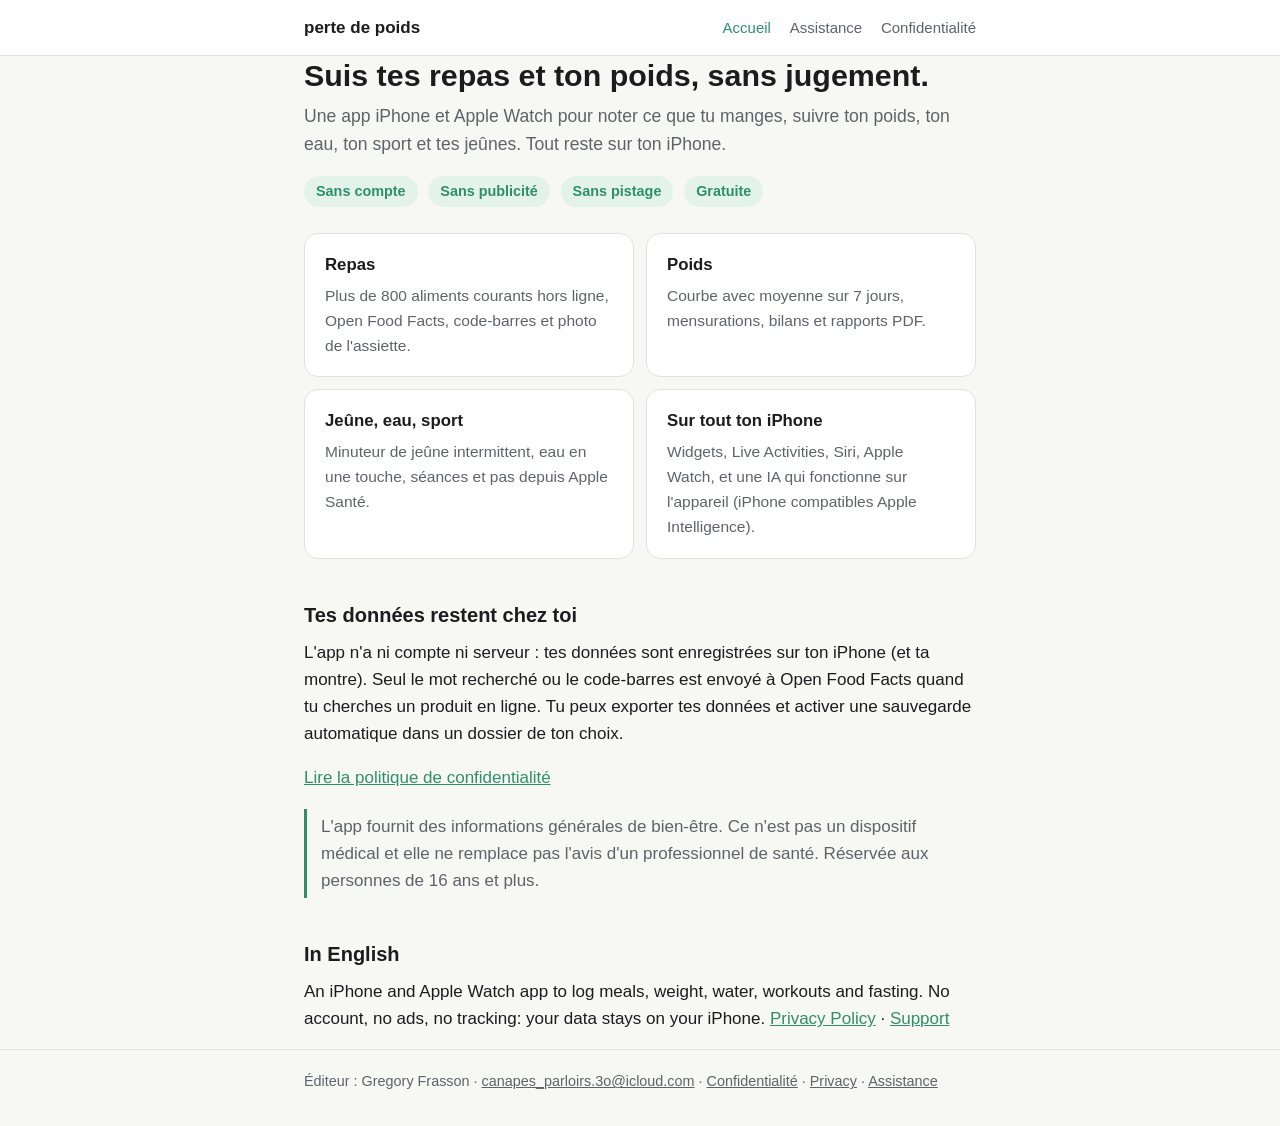
==== index.html @ 03efb7da "Site de l'app : confidentialité et assistance" ====
<!doctype html>
<html lang="fr">
<head>
  <meta charset="utf-8">
  <meta name="viewport" content="width=device-width, initial-scale=1">
  <meta name="color-scheme" content="light dark">
  <meta name="description" content="App iPhone de suivi des repas, du poids, de l'eau, du sport et du jeûne. Sans compte, sans publicité : les données restent sur l'iPhone.">
  <title>perte de poids — app iPhone</title>
  <link rel="stylesheet" href="style.css">
</head>
<body>
  <header class="site">
    <div class="wrap">
      <a class="brand" href="index.html">perte de poids</a>
      <nav class="site" aria-label="Navigation">
        <a href="index.html" aria-current="page">Accueil</a>
        <a href="support.html">Assistance</a>
        <a href="confidentialite.html">Confidentialité</a>
      </nav>
    </div>
  </header>

  <main class="wrap">
    <h1>Suis tes repas et ton poids, sans jugement.</h1>
    <p class="lead">Une app iPhone et Apple Watch pour noter ce que tu manges, suivre ton poids, ton eau,
      ton sport et tes jeûnes. Tout reste sur ton iPhone.</p>

    <p>
      <span class="pill">Sans compte</span>
      <span class="pill">Sans publicité</span>
      <span class="pill">Sans pistage</span>
      <span class="pill">Gratuite</span>
    </p>

    <div class="grid">
      <div class="card">
        <h3>Repas</h3>
        <p>Plus de 800 aliments courants hors ligne, Open Food Facts, code-barres et photo de l'assiette.</p>
      </div>
      <div class="card">
        <h3>Poids</h3>
        <p>Courbe avec moyenne sur 7 jours, mensurations, bilans et rapports PDF.</p>
      </div>
      <div class="card">
        <h3>Jeûne, eau, sport</h3>
        <p>Minuteur de jeûne intermittent, eau en une touche, séances et pas depuis Apple Santé.</p>
      </div>
      <div class="card">
        <h3>Sur tout ton iPhone</h3>
        <p>Widgets, Live Activities, Siri, Apple Watch, et une IA qui fonctionne sur l'appareil (iPhone compatibles Apple Intelligence).</p>
      </div>
    </div>

    <h2>Tes données restent chez toi</h2>
    <p>L'app n'a ni compte ni serveur : tes données sont enregistrées sur ton iPhone (et ta montre).
      Seul le mot recherché ou le code-barres est envoyé à Open Food Facts quand tu cherches un produit
      en ligne. Tu peux exporter tes données et activer une sauvegarde automatique dans un dossier de ton choix.</p>
    <p><a href="confidentialite.html">Lire la politique de confidentialité</a></p>

    <p class="note">L'app fournit des informations générales de bien-être. Ce n'est pas un dispositif
      médical et elle ne remplace pas l'avis d'un professionnel de santé. Réservée aux personnes de
      16 ans et plus.</p>

    <h2 lang="en">In English</h2>
    <p lang="en">An iPhone and Apple Watch app to log meals, weight, water, workouts and fasting.
      No account, no ads, no tracking: your data stays on your iPhone.
      <a href="privacy.html">Privacy Policy</a> · <a href="support.html#english">Support</a></p>
  </main>

  <footer class="site">
    <div class="wrap">
      Éditeur : Gregory Frasson ·
      <a href="mailto:canapes_parloirs.3o@icloud.com">canapes_parloirs.3o@icloud.com</a> ·
      <a href="confidentialite.html">Confidentialité</a> ·
      <a href="privacy.html" lang="en">Privacy</a> ·
      <a href="support.html">Assistance</a>
    </div>
  </footer>
</body>
</html>
---- style.css ----
/* Feuille de style commune — sans police ni script externe. */
:root {
  color-scheme: light dark;
  --bg: #f7f7f4;
  --surface: #ffffff;
  --text: #1c1c1e;
  --muted: #5f6368;
  --line: #e2e2dc;
  --accent: #2f8f6b;
  --accent-soft: #e3f3ec;
  --todo-bg: #fff3bf;
  --todo-text: #5c4400;
  --todo-line: #d4a72c;
}

@media (prefers-color-scheme: dark) {
  :root {
    --bg: #111213;
    --surface: #1b1c1e;
    --text: #ececec;
    --muted: #a3a6ab;
    --line: #2e3033;
    --accent: #5cc79d;
    --accent-soft: #17332a;
    --todo-bg: #4a3b0c;
    --todo-text: #ffe69c;
    --todo-line: #b08a1e;
  }
}

* { box-sizing: border-box; }

html { -webkit-text-size-adjust: 100%; }

body {
  margin: 0;
  background: var(--bg);
  color: var(--text);
  font: 17px/1.6 -apple-system, BlinkMacSystemFont, "Segoe UI", Roboto, Helvetica, Arial, sans-serif;
}

.wrap {
  max-width: 44rem;
  margin: 0 auto;
  padding: 0 16px;
}

header.site {
  border-bottom: 1px solid var(--line);
  background: var(--surface);
}

header.site .wrap {
  display: flex;
  flex-wrap: wrap;
  align-items: center;
  justify-content: space-between;
  gap: 8px 16px;
  padding-top: 14px;
  padding-bottom: 14px;
}

.brand {
  font-weight: 700;
  color: var(--text);
  text-decoration: none;
}

nav.site a {
  color: var(--muted);
  text-decoration: none;
  margin-left: 14px;
  font-size: 15px;
}
nav.site a:first-child { margin-left: 0; }
nav.site a:hover, nav.site a[aria-current="page"] { color: var(--accent); }

main { padding: 32px 0 48px; }

h1 { font-size: 1.9rem; line-height: 1.25; margin: 0 0 8px; }
h2 { font-size: 1.25rem; margin: 2em 0 0.4em; }
h3 { font-size: 1.05rem; margin: 1.6em 0 0.3em; }

p, ul { margin: 0 0 1em; }
ul { padding-left: 1.3em; }
li { margin: 0.25em 0; }

a { color: var(--accent); }

.lead { font-size: 1.1rem; color: var(--muted); }
.updated { color: var(--muted); font-size: 0.95rem; }

.lang { font-size: 0.95rem; margin-bottom: 24px; }

.card {
  background: var(--surface);
  border: 1px solid var(--line);
  border-radius: 14px;
  padding: 18px 20px;
  margin: 16px 0;
}

.grid {
  display: grid;
  grid-template-columns: repeat(auto-fit, minmax(15rem, 1fr));
  gap: 12px;
  margin: 20px 0;
}
.grid .card { margin: 0; }
.grid h3 { margin-top: 0; }
.grid p { margin: 0; color: var(--muted); font-size: 0.97rem; }

.pill {
  display: inline-block;
  background: var(--accent-soft);
  color: var(--accent);
  border-radius: 999px;
  padding: 4px 12px;
  font-size: 0.9rem;
  font-weight: 600;
  margin: 0 6px 6px 0;
}

.links a {
  display: inline-block;
  margin: 0 16px 8px 0;
  font-weight: 600;
}

details {
  background: var(--surface);
  border: 1px solid var(--line);
  border-radius: 12px;
  padding: 12px 16px;
  margin: 10px 0;
}
details summary { cursor: pointer; font-weight: 600; }
details[open] summary { margin-bottom: 8px; }
details p:last-child, details ul:last-child { margin-bottom: 0; }

/* Champs à remplir avant la mise en ligne : bien visibles. */
mark.todo {
  background: var(--todo-bg);
  color: var(--todo-text);
  outline: 1px dashed var(--todo-line);
  border-radius: 4px;
  padding: 0 4px;
}

.note {
  border-left: 3px solid var(--accent);
  padding: 4px 0 4px 14px;
  color: var(--muted);
}

footer.site {
  border-top: 1px solid var(--line);
  color: var(--muted);
  font-size: 0.9rem;
  padding: 20px 0 32px;
}
footer.site a { color: var(--muted); }

@media (max-width: 480px) {
  body { font-size: 16px; }
  h1 { font-size: 1.6rem; }
  nav.site a { margin-left: 10px; }
}
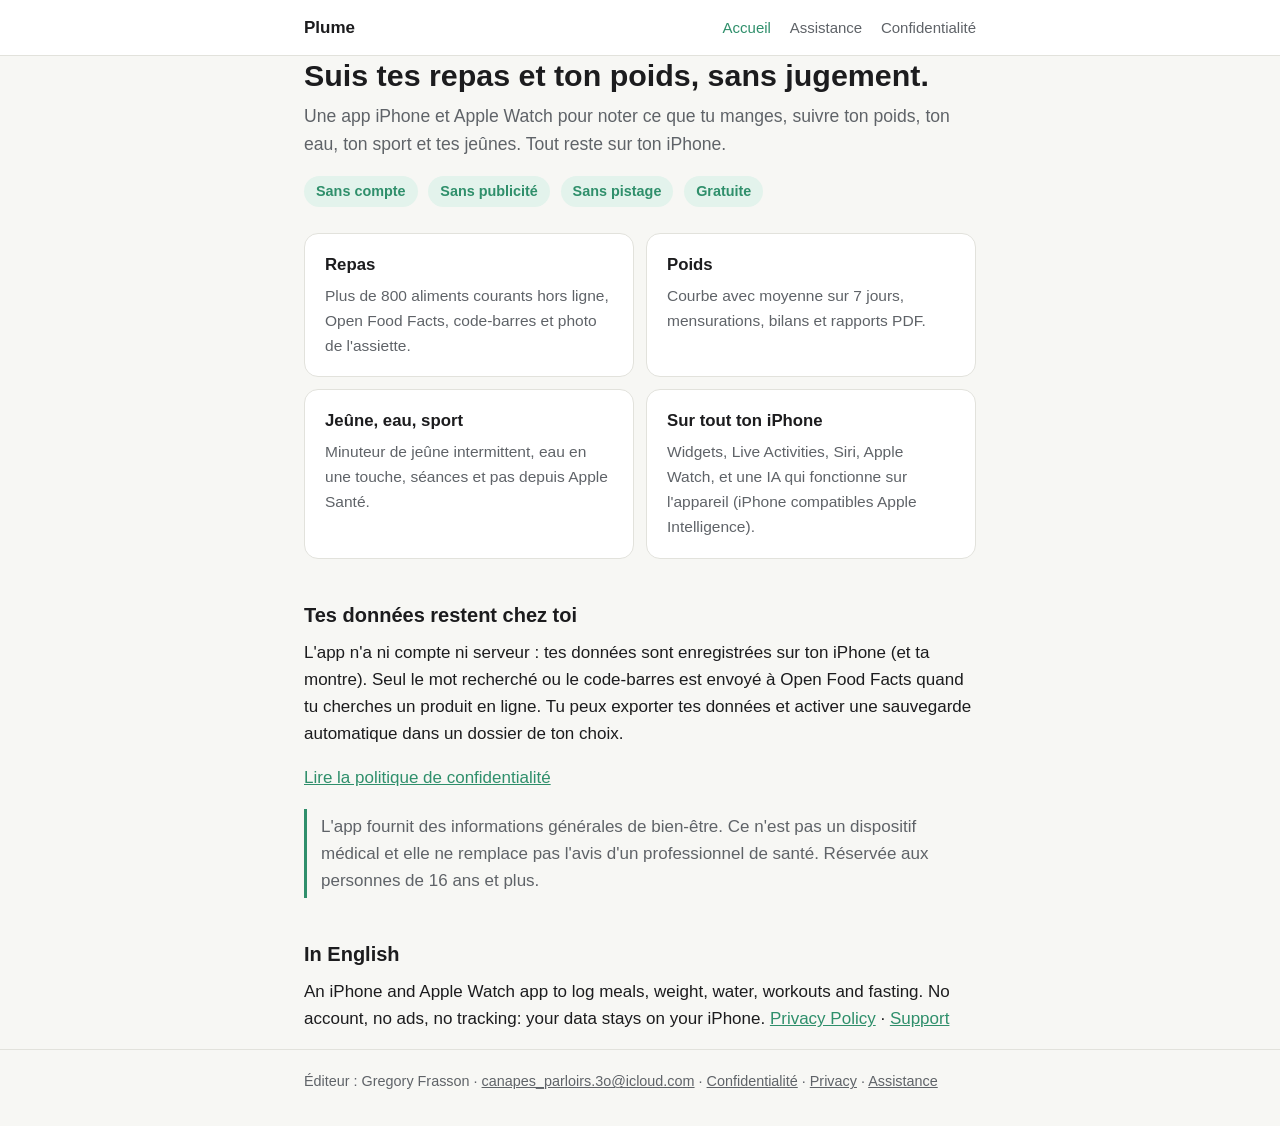
==== commit fa2f848e: "Nom de l'app : Plume ; politique mise à jour au 27 septembre 2026" ====
--- a/index.html
+++ b/index.html
@@ -5,13 +5,13 @@
   <meta name="viewport" content="width=device-width, initial-scale=1">
   <meta name="color-scheme" content="light dark">
   <meta name="description" content="App iPhone de suivi des repas, du poids, de l'eau, du sport et du jeûne. Sans compte, sans publicité : les données restent sur l'iPhone.">
-  <title>perte de poids — app iPhone</title>
+  <title>Plume — app iPhone</title>
   <link rel="stylesheet" href="style.css">
 </head>
 <body>
   <header class="site">
     <div class="wrap">
-      <a class="brand" href="index.html">perte de poids</a>
+      <a class="brand" href="index.html">Plume</a>
       <nav class="site" aria-label="Navigation">
         <a href="index.html" aria-current="page">Accueil</a>
         <a href="support.html">Assistance</a>
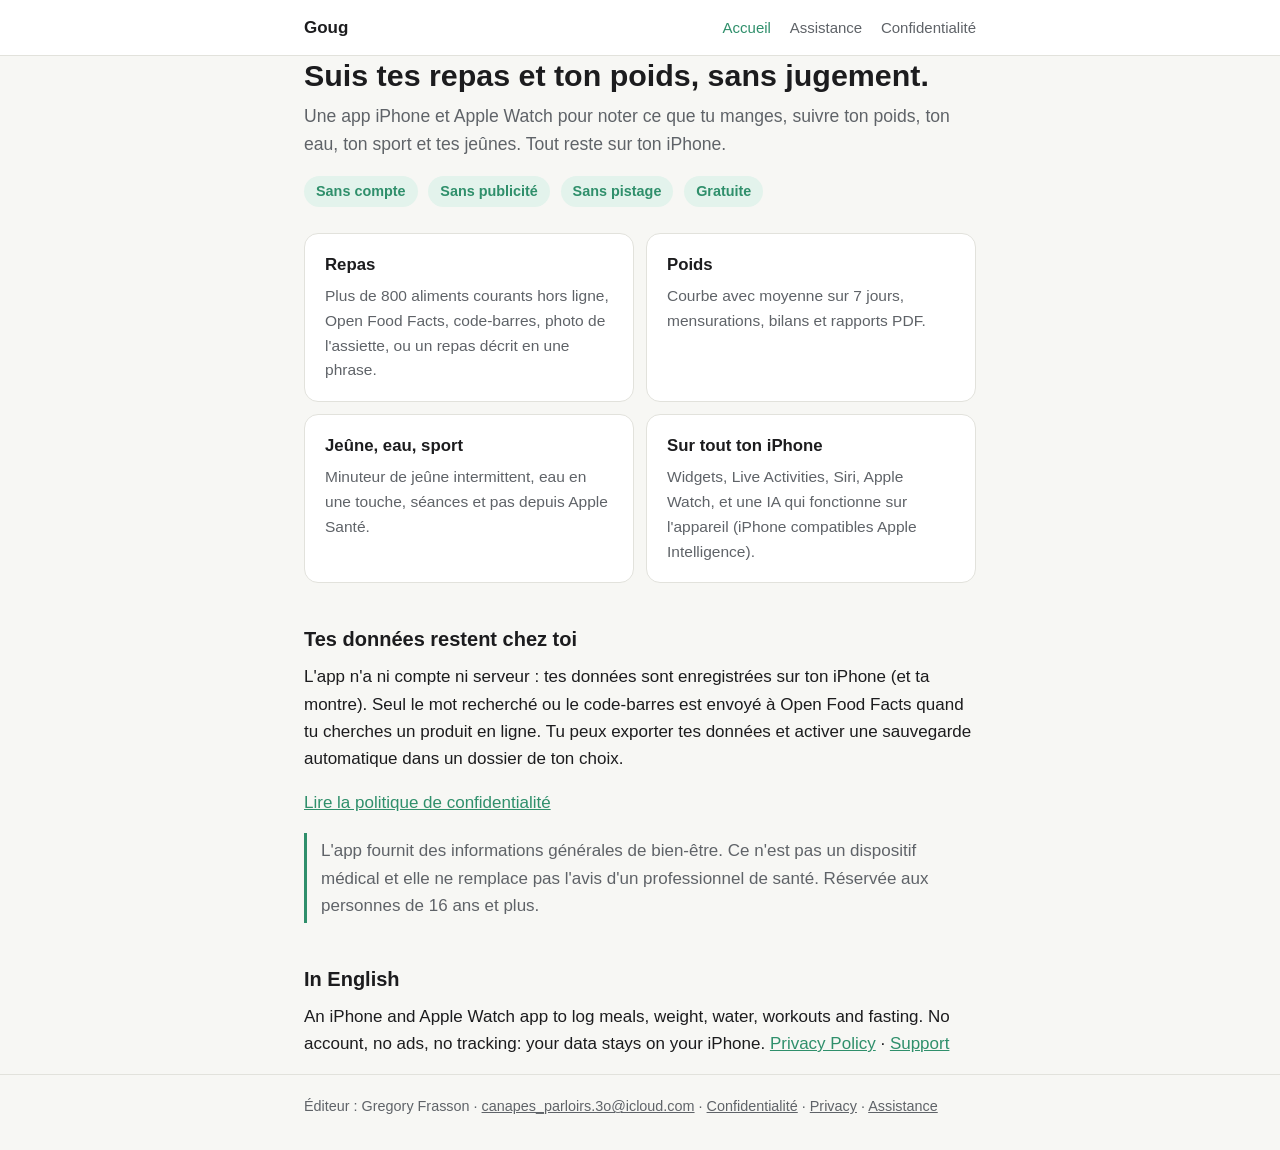
==== commit 25653ec8: "Nom de l'app : Goug ; politique de confidentialité mise à jour au 14 novembre 2026 - Accueil, politi" ====
--- a/index.html
+++ b/index.html
@@ -5,13 +5,13 @@
   <meta name="viewport" content="width=device-width, initial-scale=1">
   <meta name="color-scheme" content="light dark">
   <meta name="description" content="App iPhone de suivi des repas, du poids, de l'eau, du sport et du jeûne. Sans compte, sans publicité : les données restent sur l'iPhone.">
-  <title>Plume — app iPhone</title>
+  <title>Goug — app iPhone</title>
   <link rel="stylesheet" href="style.css">
 </head>
 <body>
   <header class="site">
     <div class="wrap">
-      <a class="brand" href="index.html">Plume</a>
+      <a class="brand" href="index.html">Goug</a>
       <nav class="site" aria-label="Navigation">
         <a href="index.html" aria-current="page">Accueil</a>
         <a href="support.html">Assistance</a>
@@ -35,7 +35,7 @@
     <div class="grid">
       <div class="card">
         <h3>Repas</h3>
-        <p>Plus de 800 aliments courants hors ligne, Open Food Facts, code-barres et photo de l'assiette.</p>
+        <p>Plus de 800 aliments courants hors ligne, Open Food Facts, code-barres, photo de l'assiette, ou un repas décrit en une phrase.</p>
       </div>
       <div class="card">
         <h3>Poids</h3>
